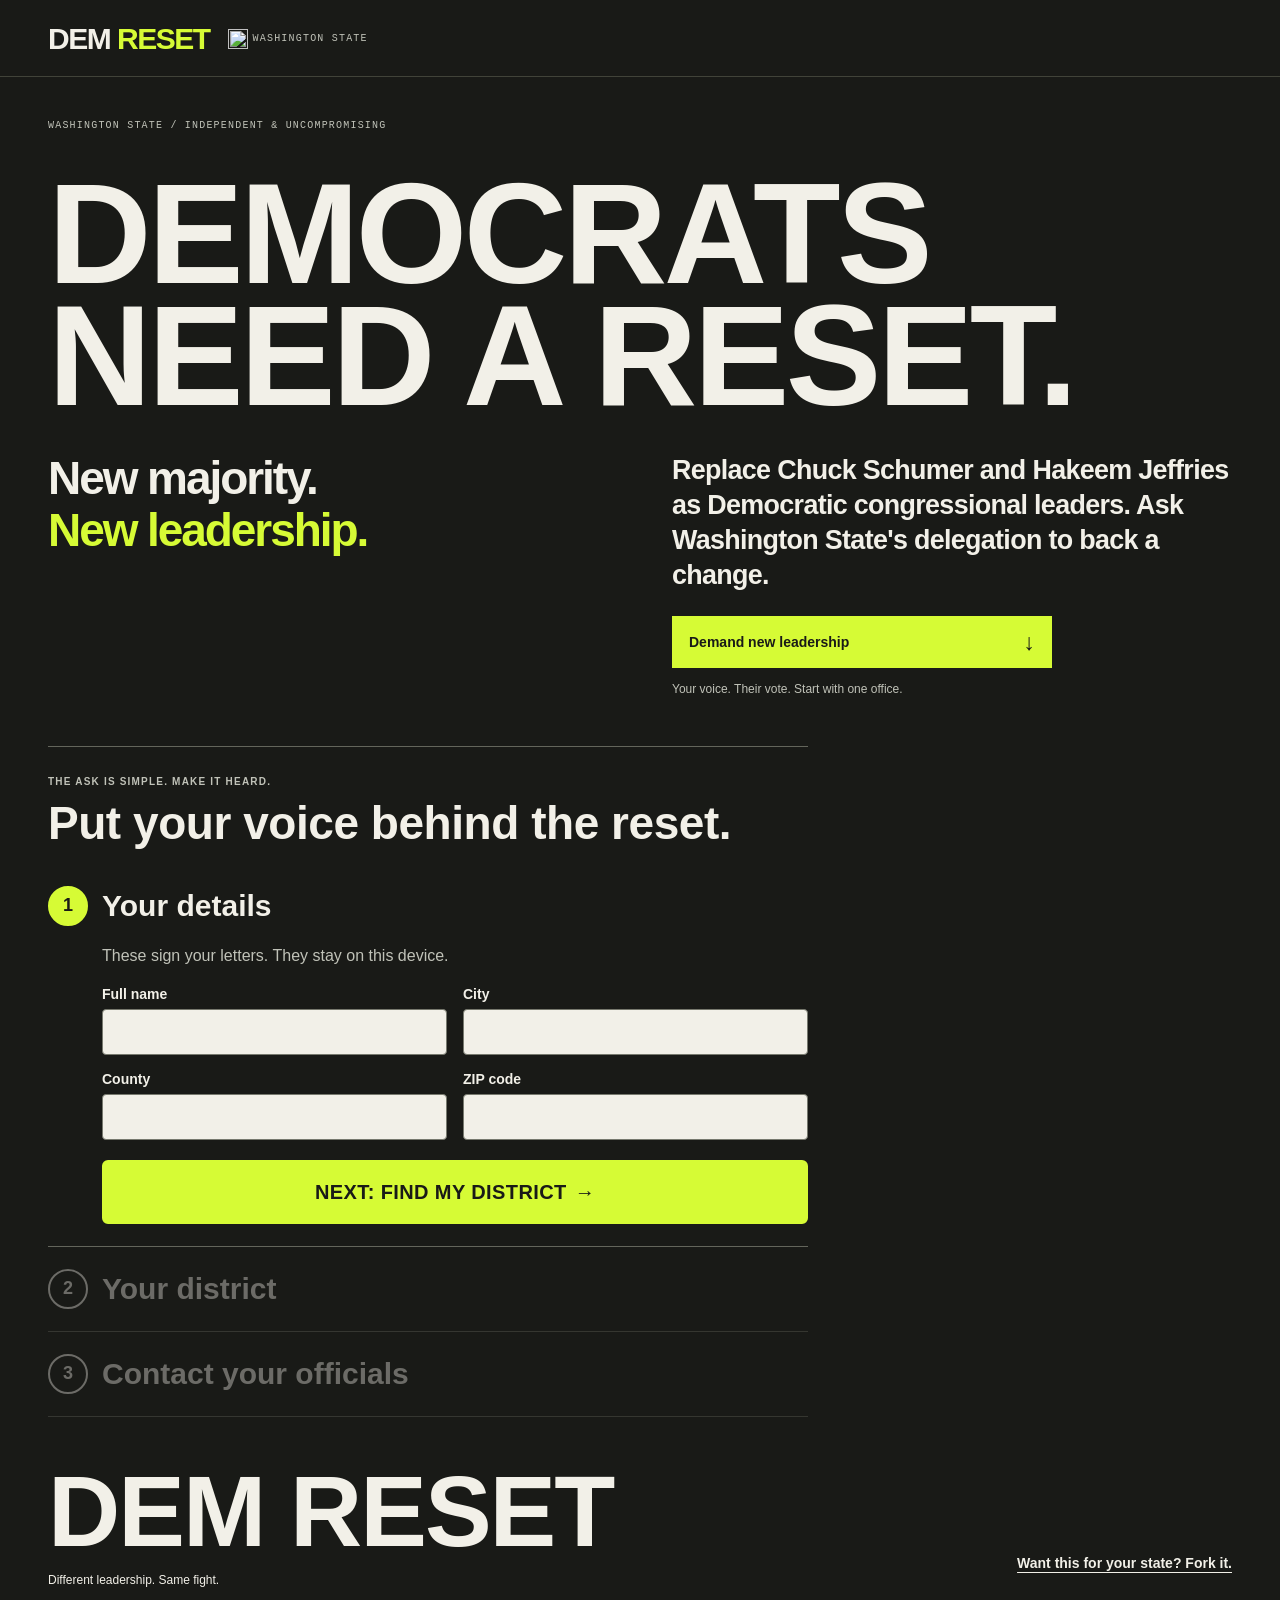
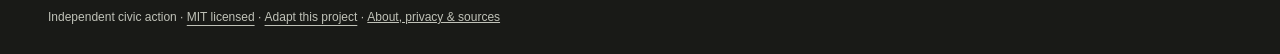
==== index.html @ 5efac193 "feat: focus the House ask on the Jan 3 floor vote, add a Van Hollen choice and a status box - House " ====
<!doctype html>
<html lang="en">
<head>
  <meta charset="utf-8">
  <meta name="viewport" content="width=device-width,initial-scale=1">
  <meta name="theme-color" content="#191a17">
  <meta name="description" content="Demand new Democratic congressional leadership. Contact your Washington State officials, make a call, and track your actions privately.">
  <meta property="og:type" content="website">
  <meta property="og:site_name" content="DEM RESET">
  <meta property="og:url" content="https://demreset.com/">
  <meta property="og:title" content="DEMOCRATS NEED A RESET.">
  <meta property="og:description" content="New majority. New leadership. Replace Chuck Schumer and Hakeem Jeffries as Democratic congressional leaders.">
  <meta property="og:image" content="https://demreset.com/assets/social-preview.png">
  <meta property="og:image:width" content="1280">
  <meta property="og:image:height" content="640">
  <meta property="og:image:alt" content="DEM RESET Washington. Democrats need a reset. New majority. New leadership. Replace Chuck Schumer and Hakeem Jeffries as Democratic congressional leaders.">
  <meta name="twitter:card" content="summary_large_image">
  <meta name="twitter:title" content="DEMOCRATS NEED A RESET.">
  <meta name="twitter:description" content="New majority. New leadership. Replace Chuck Schumer and Hakeem Jeffries as Democratic congressional leaders.">
  <meta name="twitter:image" content="https://demreset.com/assets/social-preview.png">
  <meta name="twitter:image:alt" content="DEM RESET Washington. Democrats need a reset. New majority. New leadership. Replace Chuck Schumer and Hakeem Jeffries as Democratic congressional leaders.">
  <link rel="canonical" href="https://demreset.com/">
  <title>DEM RESET · Washington State</title>
  <link rel="preload" href="assets/barlow-condensed-800.woff2" as="font" type="font/woff2" crossorigin>
  <link rel="icon" href="/assets/favicon.svg" type="image/svg+xml" sizes="any">
  <link rel="icon" href="/assets/favicon-32.png" type="image/png" sizes="32x32">
  <link rel="icon" href="/assets/favicon-16.png" type="image/png" sizes="16x16">
  <link rel="apple-touch-icon" href="/assets/apple-touch-icon.png" sizes="180x180">
  <link rel="stylesheet" href="styles.css">
</head>
<body>
  <a class="skip" href="#steps">Skip to the steps</a>
  <header class="masthead">
    <div class="header-inner">
      <div class="identity"><a href="#steps" class="brand">DEM<span> RESET</span></a><span class="edition-mark"><img src="assets/evergreen.svg" width="20" height="20" alt=""><span id="edition">WASHINGTON STATE</span></span></div>
      <div class="head-right">
        <div class="progress" id="progress" hidden><span id="progressText"></span><span class="progress-track"><span id="progressBar"></span></span></div>
        <button type="button" class="tipjar-btn" id="tipjarBtn" aria-haspopup="dialog" hidden><svg viewBox="0 0 24 24" fill="none" stroke="currentColor" stroke-width="2" stroke-linejoin="round" aria-hidden="true"><path d="M12 20s-7-4.5-9-9a4.5 4.5 0 0 1 9-3 4.5 4.5 0 0 1 9 3c-2 4.5-9 9-9 9Z"/></svg><span class="tj-label">Tip jar</span></button>
      </div>
    </div>
  </header>
  <main class="wrap">
    <section class="hero" aria-labelledby="headline">
      <p class="eyebrow" id="heroKicker">WASHINGTON STATE / INDEPENDENT &amp; UNCOMPROMISING</p>
      <h1 id="headline">DEMOCRATS NEED A RESET.</h1>
      <div class="hero-bottom">
        <p class="dek">New majority.<br><em>New leadership.</em></p>
        <div class="hero-argument"><h2 id="intro">Replace Chuck Schumer and Hakeem Jeffries as Democratic congressional leaders. Ask Washington State's delegation to back a change.</h2><a class="start-action" href="#steps">Demand new leadership <span aria-hidden="true">↓</span></a><p class="hero-note">Your voice. Their vote. Start with one office.</p></div>
      </div>
    </section>
    <section class="status" id="status" aria-labelledby="statusTitle" hidden>
      <p class="eyebrow" id="statusEyebrow"></p>
      <h2 id="statusTitle"></h2>
      <dl id="statusItems"></dl>
      <p class="note" id="statusSources"></p>
    </section>
    <noscript><p class="notice">JavaScript is needed for the steps below. You can still <a href="https://app.leg.wa.gov/DistrictFinder/">find your district</a> and contact Congress through its official websites.</p></noscript>
    <section class="how" id="steps" tabindex="-1" aria-labelledby="howTitle">
      <p class="eyebrow">THE ASK IS SIMPLE. MAKE IT HEARD.</p>
      <h2 id="howTitle">Put your voice behind the reset.</h2>
      <p class="how-line" id="howLine"></p>
    </section>

    <section class="step" id="s1" data-state="active" aria-labelledby="h1t">
      <div class="step-head"><span class="num" aria-hidden="true">1</span><h2 id="h1t" tabindex="-1">Your details</h2><p class="summary" id="sum1"></p><button type="button" class="change" data-change="1" aria-label="Change your details">Change</button></div>
      <div class="step-body">
        <p class="lead">These sign your letters. They stay on this device.</p>
        <div class="fields">
          <div><label for="detailName">Full name</label><input id="detailName" autocomplete="name"></div>
          <div><label for="detailCity">City</label><input id="detailCity" autocomplete="address-level2"></div>
          <div><label for="detailCounty">County</label><input id="detailCounty" autocomplete="off"></div>
          <div><label for="detailZip">ZIP code</label><input id="detailZip" autocomplete="postal-code" inputmode="numeric" maxlength="10"></div>
        </div>
        <button type="button" class="btn go" id="done1">Next: find my district <span aria-hidden="true">→</span></button>
      </div>
    </section>

    <section class="step" id="s2" data-state="locked" aria-labelledby="h2t">
      <div class="step-head"><span class="num" aria-hidden="true">2</span><h2 id="h2t" tabindex="-1">Your district</h2><p class="summary" id="sum2"></p><button type="button" class="change" data-change="2" aria-label="Change your district">Change</button></div>
      <div class="step-body">
        <div id="districtMatch" class="found" hidden><p class="k" id="matchLabel"></p><p class="v" id="matchName"></p></div>
        <button type="button" class="btn go" id="confirmDistrict" hidden>Yes, that's my district <span aria-hidden="true">→</span></button>
        <p class="lead" id="districtLead"></p>
        <div class="choices" id="districtChoices"></div>
        <p class="note"><span id="finderLead">Not sure?</span> <a id="districtFinder" href="https://app.leg.wa.gov/DistrictFinder/" target="_blank" rel="noopener noreferrer">Look up your exact address on the state's district finder ↗</a><span id="otherDistrict" hidden> · <button type="button" class="link" id="pickOther">Pick a different district</button></span></p>
      </div>
    </section>

    <section class="step" id="s3" data-state="locked" aria-labelledby="h3t">
      <div class="step-head"><span class="num" aria-hidden="true">3</span><h2 id="h3t" tabindex="-1">Contact your officials</h2></div>
      <div class="step-body">
        <div id="console">
          <div class="who">
            <div><p class="k" id="position"></p><h3 id="officialName"></h3><p id="officialRole"></p></div>
            <div class="arrows"><button type="button" id="previousOfficial" aria-label="Previous official">‹</button><button type="button" id="nextOfficial" aria-label="Next official">›</button></div>
          </div>
          <div class="ask" id="askRow" role="group" aria-labelledby="askLabel"><p class="k" id="askLabel"></p><div class="ask-choices" id="askChoices"></div><p class="note" id="askNote"></p></div>
          <div class="tabs" role="group" aria-label="How to contact"><button type="button" data-channel="letter">Letter</button><button type="button" data-channel="call">Call</button><button type="button" data-channel="social">Social</button></div>
          <div class="length" id="letterVersion" role="group" aria-label="Letter length"><button type="button" data-version="full">Full letter</button><button type="button" data-version="concise">Concise</button></div>
          <div class="subject" id="subjectRow"><p><span class="k">Subject</span> <span id="subjectText"></span></p><button type="button" class="link" id="copySubject">Copy subject</button></div>
          <p class="note" id="subjectHelp" hidden></p>
          <div class="texthead"><strong id="textLabel"></strong><button type="button" class="link" id="editText">Edit</button></div>
          <button type="button" class="preview" id="preview" aria-describedby="previewHint"></button>
          <p class="sr-only" id="previewHint">Opens the text to read in full or edit.</p>
          <div id="recipientReview" class="notice" hidden>
            <p id="reviewExplanation"></p>
            <label class="check"><input id="reviewedRecipient" type="checkbox"> I reviewed this text for this official</label>
          </div>
          <p id="limitWarning" class="notice" role="status" hidden></p>
          <ol class="howto" aria-label="How to send it">
            <li><span class="n" aria-hidden="true">1</span><div><p id="howCopy"></p><button type="button" class="btn" id="copyText"></button></div></li>
            <li><span class="n" aria-hidden="true">2</span><div><p id="howOpen"></p><a class="btn" id="contactLink" target="_blank" rel="noopener noreferrer"></a></div></li>
            <li><span class="n" aria-hidden="true">3</span><div><p id="howSend"></p><p class="note" id="howNote"></p></div></li>
          </ol>
          <button type="button" class="btn go" id="sent" aria-describedby="sentHint"></button>
          <p class="note sent-hint" id="sentHint"></p>
          <ul class="sent-list" id="officialList" aria-label="Your officials"></ul>
        </div>
        <div id="finish" class="finish" hidden>
          <h3 id="finishTitle"></h3>
          <p class="big" id="finishMessage"></p>
          <button type="button" class="btn go" id="copyShare">Copy To Share With A Friend</button>
          <ul class="share" id="shareRow" aria-label="Share"></ul>
          <p class="note"><button type="button" class="link" id="reviewMessages">Review your messages</button></p>
          <div id="finishTips"></div>
        </div>
      </div>
    </section>
    <p id="saveStatus" class="notice" role="status" hidden></p>
  </main>
  <footer class="wrap"><div class="footer-mark" aria-hidden="true">DEM RESET<span>Different leadership. Same fight.</span></div><a id="forkLink" href="https://github.com/ohnoai/demreset">Want this for your state? Fork it.</a><p>Independent civic action · <a href="LICENSE">MIT licensed</a> · <a href="README.md">Adapt this project</a> · <button type="button" class="link" id="aboutLink">About, privacy &amp; sources</button></p></footer>

  <dialog id="editor" aria-labelledby="editorTitle">
    <h2 id="editorTitle"></h2>
    <div id="editorSubject"><label for="editSubject">Subject</label><input id="editSubject"></div>
    <label for="editBody" id="editBodyLabel"></label>
    <textarea id="editBody" spellcheck="true"></textarea>
    <div class="row"><button type="button" class="btn" id="resetText">Reset to original</button><button type="button" class="btn go" id="saveText">Done</button></div>
    <button type="button" class="link" id="cancelEdit">Cancel</button>
  </dialog>
  <dialog id="about" aria-labelledby="aboutTitle">
    <h2 id="aboutTitle">About, privacy &amp; sources</h2>
    <p>Independent civic advocacy. Not a government website or affiliated with a political party. House Democrats choose their caucus leader separately from the full House's election of a Speaker. Senate Democrats choose their own leader. State and party officials have influence, not a congressional caucus ballot.</p>
    <p>Your details, drafts and progress stay in this browser. No account, analytics or backend. Nothing is sent from this site: you send each message yourself on the official's own contact form. Browser data can be cleared or unavailable in private mode, and does not sync across devices.</p>
    <p id="tipPrivacy" hidden></p>
    <p>District matching uses the U.S. Census Bureau's 2020 ZIP Code Tabulation Area to 119th Congressional District relationship file. Census ZIP areas approximate postal ZIP codes, so a match is "most likely", not certain. ZIP codes that cross a district line show every possible district, and the state's district finder checks your exact address.</p>
    <div id="sources"></div>
    <p><a href="docs/contact-forms.md">Contact-form audit and verification dates</a> · <a href="docs/verification.md">Testing &amp; known limitations</a></p>
    <h3>Erase saved data</h3>
    <p>This removes this campaign's personal details, drafts and action history, including saved inactive recipients, from this browser.</p>
    <button type="button" class="btn" id="erase">Erase my drafts and actions</button>
    <div id="eraseConfirm" hidden><p>Erase permanently on this device?</p><div class="row"><button type="button" class="btn go" id="confirmErase">Yes, erase local data</button><button type="button" class="btn" id="cancelErase">Cancel</button></div></div>
    <button type="button" class="link dialog-close" id="closeAbout">Close</button>
  </dialog>
  <dialog id="tipDialog" class="tip-dialog" aria-label="Tip jar"><div id="tipDialogBody"></div><button type="button" class="link dialog-close" id="closeTips">Close</button></dialog>
  <p id="feedback" class="toast" role="status" aria-live="polite"></p>
  <canvas id="confetti" aria-hidden="true"></canvas>
  <script src="data.js"></script><script src="campaign.js"></script><script src="districts.js"></script><script src="icons.js"></script><script src="model.js"></script><script src="app.js"></script><script src="tips.js"></script><script src="confetti.js"></script>
</body>
</html>
---- styles.css ----
@font-face{font-family:'Barlow Condensed';font-style:normal;font-weight:800;font-display:swap;src:url('assets/barlow-condensed-800.woff2') format('woff2')}
:root{--ink:#191a17;--paper:#f2f0e8;--accent:#d6fb35;--rule:#63655b;--muted:#c0c2b8;--panel:#25271f;--focus:#d6fb35;color-scheme:dark}
*{box-sizing:border-box}html{scroll-behavior:auto}
body{margin:0;background:var(--ink);color:var(--paper);font:16px/1.5 Arial,Helvetica,sans-serif}
a{color:inherit;text-underline-offset:4px}
button,input,textarea{font:inherit;color:inherit}button{cursor:pointer}[hidden]{display:none!important}
button,a,input,textarea{touch-action:manipulation}
button:focus-visible,a:focus-visible,input:focus-visible,textarea:focus-visible,h2:focus-visible,section:focus-visible{outline:3px solid var(--focus);outline-offset:3px}
input:focus-visible,textarea:focus-visible{outline-color:var(--paper);outline-width:2px}
.sr-only{position:absolute;width:1px;height:1px;overflow:hidden;clip:rect(0 0 0 0);white-space:nowrap}
.wrap,.header-inner{width:min(1184px,100% - 40px);margin-inline:auto}
.skip{position:fixed;top:-100px;left:20px;z-index:10;background:var(--accent);color:var(--ink);padding:14px}.skip:focus{top:8px}

/* Header: values kept from the previous site. */
.masthead{position:sticky;top:0;z-index:5;background:var(--ink);border-bottom:1px solid #414339}
.header-inner{min-height:68px;display:flex;align-items:center;justify-content:space-between;gap:16px}
.identity{display:flex;flex-direction:column;align-items:flex-start;gap:3px;padding:10px 0 8px}
.brand{font-size:23px;letter-spacing:-1.5px;font-weight:900;line-height:1;text-decoration:none;white-space:nowrap}.brand span{color:var(--accent)}
.edition-mark{display:flex;align-items:center;gap:5px;font:9px/1.2 monospace;letter-spacing:.12em;color:var(--muted)}.edition-mark img{width:16px;height:16px}
.head-right{display:flex;align-items:center;gap:16px}
.progress{display:flex;flex-direction:column;gap:6px;min-width:100px;text-align:right;font-size:13px;font-weight:700;color:var(--accent);font-variant-numeric:tabular-nums}
.progress-track{display:block;height:4px;background:#515447}.progress-track>span{display:block;height:100%;width:0;background:var(--accent);transition:width .3s}
.tipjar-btn{display:inline-flex;align-items:center;gap:6px;flex:none;white-space:nowrap;min-height:36px;padding:5px 12px;background:none;border:1px solid var(--rule);border-radius:99px;color:var(--muted);font-size:12px}
.tipjar-btn:hover{color:var(--paper);border-color:var(--muted)}.tipjar-btn svg{width:14px;height:14px}

/* Hero: unchanged from the previous site. */
.eyebrow{font-size:10px;line-height:1.4;font-weight:700;letter-spacing:.12em;margin:0;color:var(--muted)}
.hero{padding:32px 0 34px}.hero .eyebrow{font-family:monospace;font-weight:400}
.hero h1{font-family:'Barlow Condensed','Arial Narrow',Impact,sans-serif;font-size:clamp(76px,20.5vw,130px);line-height:.87;font-weight:800;letter-spacing:-.025em;max-width:12ch;margin:30px 0 28px}
.hero-bottom{display:grid;gap:24px}
.dek{margin:0;font-size:27px;line-height:1.13;letter-spacing:-.045em;font-weight:700}.dek em{font-style:normal;color:var(--accent)}
.hero-argument h2{margin:0 0 24px;max-width:30em;font-size:clamp(24px,2.1vw,30px);font-weight:700;line-height:1.3;letter-spacing:-.025em}
.start-action{min-height:52px;width:100%;padding:14px 17px;display:inline-flex;align-items:center;justify-content:space-between;gap:22px;font-size:14px;line-height:1.25;font-weight:700;text-decoration:none;background:var(--accent);color:var(--ink)}
.start-action span{font-size:23px;line-height:1}.start-action:hover{background:#e1ff66}.start-action:focus-visible{outline-color:var(--paper)}
.hero-note{font-size:12px;margin:12px 0 0;color:var(--muted)}
.notice{padding:14px;border:1px solid var(--rule);margin:16px 0;font-size:14px}

/* The steps. */
.how{padding:28px 0 6px;border-top:1px solid var(--rule);scroll-margin-top:84px;max-width:760px}
.how .eyebrow{margin-bottom:10px}
.how h2,.step h2,.finish h3,.who h3,.tips h2,dialog h2{font-family:'Barlow Condensed','Arial Narrow',Impact,sans-serif;font-weight:800}
.how h2{font-size:clamp(34px,5vw,46px);line-height:1.05;letter-spacing:-.01em;margin:0 0 10px}
.how-line{margin:0;color:var(--muted);font-size:17px;max-width:62ch}
.step{max-width:760px;border-bottom:1px solid var(--rule);padding:22px 0;scroll-margin-top:84px}
.step-head{display:flex;align-items:center;gap:14px}
.num{flex:0 0 40px;height:40px;border-radius:50%;display:grid;place-items:center;font-weight:800;font-size:18px;border:2px solid var(--paper)}
.step h2{font-size:30px;line-height:1.1;margin:0;flex:1}
.summary,.change{display:none}
.summary{color:var(--muted);font-size:15px}
.change{background:none;border:0;color:var(--paper);text-decoration:underline;font-size:15px;padding:8px;min-height:44px}
.step-body{padding:18px 0 0 54px}
.step[data-state=active] .num{background:var(--accent);border-color:var(--accent);color:var(--ink)}
.step[data-state=locked]{opacity:.38}.step[data-state=locked] .step-body{display:none}
.step[data-state=done]{opacity:.62}.step[data-state=done] .step-body{display:none}
.step[data-state=done] .num{background:none;border-color:var(--accent);color:var(--accent)}
.step[data-state=done] .step-head{flex-wrap:wrap}.step[data-state=done] h2{font-size:22px}
.step[data-state=done] .summary{display:block;flex-basis:100%;padding-left:54px;margin:-4px 0 0;order:3}
.step[data-state=done] .change{display:block;order:2}
.step[data-state=done]:has(.summary:empty) .change{display:none}
.lead{margin:0 0 16px;color:var(--muted)}
.fields{display:grid;grid-template-columns:1fr 1fr;gap:14px 16px;margin-bottom:20px}
label{display:block;font-weight:700;font-size:14px;margin-bottom:4px}
input:not([type=checkbox]){width:100%;min-width:0;height:46px;border:1px solid #77796e;border-radius:4px;background:var(--paper);color:var(--ink);font-size:17px;padding:0 12px}
.btn{display:flex;align-items:center;justify-content:center;gap:8px;min-height:52px;padding:10px 18px;border:2px solid var(--paper);border-radius:6px;background:none;color:var(--paper);font-weight:700;font-size:16px;text-decoration:none;text-align:center}
.btn:hover{border-color:var(--accent);color:var(--accent)}
.btn.go{background:var(--accent);border-color:var(--accent);color:var(--ink);font-size:20px;text-transform:uppercase;letter-spacing:.02em;width:100%;min-height:64px}
.btn.go:hover{background:#e1ff66;color:var(--ink)}.btn:focus-visible{outline-color:var(--paper)}
.row{display:grid;grid-template-columns:1fr 1fr;gap:12px;margin:14px 0}.row>[hidden]+*,.row>*:only-child{grid-column:1/-1}
.choices{display:grid;gap:10px;margin:0 0 16px}
.choice{justify-content:space-between;text-align:left;width:100%}.choice span{color:var(--muted);font-weight:400}
.found{border:2px solid var(--accent);border-radius:8px;padding:16px;margin:0 0 14px}
.found .k,.who .k{font-size:13px;color:var(--muted);text-transform:uppercase;letter-spacing:.06em;margin:0}
.found .v{font:800 28px/1.15 'Barlow Condensed','Arial Narrow',Impact,sans-serif;margin:2px 0 0}
.link{color:var(--paper);background:none;border:0;padding:6px 0;font:inherit;text-decoration:underline;min-height:44px}
.note{color:var(--muted);font-size:15px;margin:10px 0 0}.note a{color:var(--paper)}
.who{display:flex;justify-content:space-between;align-items:flex-start;gap:12px;margin-bottom:14px}
.who h3{font-size:34px;line-height:1.1;margin:2px 0}.who p{margin:0;color:var(--muted)}
.arrows{display:flex;flex:none;border:2px solid var(--rule);border-radius:6px}
.arrows button{width:46px;height:46px;background:none;border:0;color:var(--paper);font-size:22px}.arrows button:disabled{opacity:.3;cursor:default}
.tabs{display:grid;grid-template-columns:repeat(3,1fr);gap:8px;margin-bottom:14px}
.tabs button{min-height:48px;border:2px solid var(--rule);border-radius:6px;background:none;font-weight:700}
.tabs button[aria-pressed=true]{background:var(--paper);border-color:var(--paper);color:var(--ink)}
.length{display:inline-grid;grid-template-columns:1fr 1fr;border:2px solid var(--paper);border-radius:6px;overflow:hidden;margin:0 0 14px}
.length button{min-height:44px;padding:0 18px;background:none;border:0;font-weight:700;font-size:15px}
.length button[aria-pressed=true]{background:var(--accent);color:var(--ink)}
.subject{display:flex;justify-content:space-between;align-items:center;gap:12px;margin:0 0 4px}.subject p{margin:0;min-width:0;overflow-wrap:anywhere}
.subject .k{font-size:13px;color:var(--muted);text-transform:uppercase;letter-spacing:.06em;margin-right:6px}.subject .link{flex:none}
.texthead{display:flex;justify-content:space-between;align-items:center;gap:10px;margin:6px 0 4px}.texthead strong{font-size:18px}
.preview{display:block;width:100%;text-align:left;background:var(--paper);color:#222;border:0;border-radius:8px;padding:16px 18px;white-space:pre-wrap;font-size:16px;line-height:1.55;max-height:9.5em;overflow:hidden;position:relative}
.preview::after{content:'';position:absolute;left:0;right:0;bottom:0;height:3em;background:linear-gradient(transparent,var(--paper))}
.howto{list-style:none;padding:0;margin:16px 0;display:grid;gap:14px}
.howto li{display:grid;grid-template-columns:32px 1fr;gap:12px;align-items:start}
.howto .n{width:32px;height:32px;border-radius:50%;display:grid;place-items:center;border:2px solid var(--paper);font-weight:800;font-size:15px}
.howto p{margin:4px 0 8px;font-weight:700}.howto .note{font-weight:400;margin:0}.howto .btn{width:100%}
.btn.go[aria-disabled=true]{opacity:.45;cursor:not-allowed}.btn.go[aria-disabled=true]:hover{background:var(--accent)}
.sent-hint{text-align:center}.sent-hint:empty{display:none}
@media(min-width:800px){.howto li{align-items:center}.howto div{display:flex;align-items:center;justify-content:space-between;gap:16px}.howto li:last-child div{display:block}.howto p{margin:0}.howto .note{margin-top:2px}.howto .btn{width:auto;min-width:220px;flex:none}}
.check{display:flex;align-items:center;gap:10px;min-height:44px;font-size:14px}.check input{width:22px;height:22px;flex:none;accent-color:var(--accent)}
.sent-list{display:flex;gap:6px;flex-wrap:wrap;margin:16px 0 0;padding:0;list-style:none;font-size:13px;color:var(--muted)}
.sent-list li{border:1px solid var(--rule);border-radius:99px;padding:2px 10px}.sent-list li.done{border-color:var(--accent);color:var(--accent)}
.sent-list li[aria-current]{border-color:var(--paper);color:var(--paper)}
.finish{text-align:center;padding:10px 0}
.finish h3{font-size:clamp(40px,7vw,64px);line-height:.95;letter-spacing:-.02em;margin:0 0 10px;color:var(--accent);text-transform:uppercase}
.finish .big{font-size:19px;line-height:1.5;margin:0 auto 18px;max-width:34em}
.share{list-style:none;padding:0;margin:16px 0 4px;display:grid;grid-template-columns:repeat(auto-fill,minmax(76px,1fr));gap:10px}
.share a,.share button{display:flex;flex-direction:column;align-items:center;gap:6px;padding:12px 4px;border:1px solid var(--rule);border-radius:8px;text-decoration:none;font-size:12px;background:none;width:100%}
.share a:hover,.share button:hover{border-color:var(--accent);color:var(--accent)}.share svg{width:22px;height:22px}

/* Tip jar. */
.tips{max-width:760px;margin:32px auto 0;padding:24px;border:1px solid var(--rule);border-radius:12px;text-align:left}
.tips-head{display:flex;justify-content:space-between;align-items:center}.tips-head svg{width:24px;height:24px}.tips .eyebrow{color:var(--accent)}
.tips h2{font-size:clamp(30px,4vw,40px);line-height:1.05;letter-spacing:-.01em;margin:12px 0 8px}
.tips>p{color:var(--muted);margin:0 0 18px;font-size:17px}
.tip-row{display:grid;grid-template-columns:1fr 1fr;gap:14px}
.tip{display:flex;flex-direction:column;align-items:center;gap:4px;width:100%;padding:18px 12px;border:2px solid var(--rule);border-radius:8px;background:none;font-weight:700;font-size:22px}
.tip small{font-weight:400;font-size:14px;color:var(--muted)}.tip svg{width:24px;height:24px}.tip[aria-expanded=true]{border-color:var(--accent)}
.tip.primary{background:var(--accent);border-color:var(--accent);color:var(--ink)}.tip.primary small{color:var(--ink)}
.tips .third,.tips .fine{font-size:13px;color:var(--muted);margin:10px 0 0}.tips .fine{margin-top:14px}
.kofi{margin-top:14px;display:grid;gap:8px;justify-items:center}
.kofi iframe{width:100%;height:min(640px,70dvh);border:0;border-radius:8px;background:#f9f9f9}
.ln{margin-top:14px;padding:16px;border:1px solid var(--accent);border-radius:8px;display:grid;justify-items:center;gap:12px;text-align:center}
.ln-qr{background:#fff;padding:8px;border-radius:8px;width:208px;height:208px;transition:opacity .2s}.ln-qr svg{display:block;width:100%;height:100%}.ln.busy .ln-qr{opacity:.35}
.ln-addr{margin:0;font-weight:700;display:flex;gap:12px;align-items:center;flex-wrap:wrap;justify-content:center;overflow-wrap:anywhere}.ln-addr .link{font-weight:400;font-size:14px}
.ln-hint,.ln-status{margin:0;font-size:13px;color:var(--muted)}.ln-status:empty{display:none}
.ln-amts{display:flex;gap:8px;flex-wrap:wrap;justify-content:center}
.ln-amts button{min-height:44px;padding:0 16px;border:1px solid var(--rule);border-radius:99px;background:none;font-weight:700;font-size:14px}
.ln-amts button:hover{border-color:var(--accent)}.ln-amts button[aria-pressed=true]{background:var(--accent);border-color:var(--accent);color:var(--ink)}
.ln-custom{display:flex;gap:8px;width:100%}
.ln-dollar{flex:1;display:flex;align-items:center;margin:0;background:var(--paper);border-radius:4px;color:var(--ink);font-size:17px;padding-left:12px}
.ln-dollar input:not([type=checkbox]){height:44px;padding-left:4px;border:0;background:none;min-width:0}.ln-dollar input:focus-visible{outline:0}.ln-dollar:focus-within{outline:3px solid var(--accent);outline-offset:2px}
.ln-custom button{min-height:44px;padding:0 14px;border:0;border-radius:6px;background:var(--accent);color:var(--ink);font-weight:700;font-size:15px}
.ln .ln-note{height:44px;font-size:15px}
.ln-actions{display:flex;gap:8px;flex-wrap:wrap;width:100%}
.ln-actions a,.ln-actions button{flex:1 1 140px;min-height:44px;display:flex;align-items:center;justify-content:center;border-radius:6px;font-weight:700;font-size:15px;text-decoration:none}
.ln-actions a{background:var(--accent);color:var(--ink)}.ln-actions button{background:none;border:1px solid var(--rule)}

/* Dialogs, messages, celebration. */
dialog{background:var(--ink);color:var(--paper);border:1px solid var(--rule);border-radius:8px;width:min(720px,calc(100vw - 32px));max-height:calc(100dvh - 32px);padding:18px}
dialog::backdrop{background:#000a}
dialog h2{font-size:26px;margin:0 0 10px}dialog h3{font-size:16px;margin:20px 0 4px}dialog p{font-size:14px}
dialog textarea{display:block;width:100%;height:min(55dvh,520px);border-radius:6px;border:0;padding:14px;font-size:16px;line-height:1.55;background:var(--paper);color:var(--ink);resize:vertical}
#editorSubject{margin-bottom:12px}
#sources a{display:block;font-size:14px;padding-block:10px}
.dialog-close{display:block;margin-top:10px}
.tip-dialog{width:min(400px,calc(100vw - 32px))}.tip-dialog .tips{margin:0;padding:4px;border:0}
.tip-dialog .tips h2{font-size:28px}.tip-dialog .tips>p{font-size:15px}.tip-dialog .tip{font-size:18px;padding:14px 8px}
.toast{position:fixed;left:50%;bottom:24px;z-index:20;max-width:calc(100vw - 32px);margin:0;transform:translateX(-50%);background:var(--paper);color:var(--ink);padding:10px 18px;border-radius:6px;font-weight:700;font-size:15px;opacity:0;transition:opacity .2s;pointer-events:none}
.toast.show{opacity:1}
#saveStatus{border-color:var(--accent);max-width:760px}
#confetti{position:fixed;inset:0;width:100%;height:100%;pointer-events:none;z-index:50}

/* Footer: values kept from the previous site. */
footer{display:grid;gap:0 24px;padding-bottom:28px;margin-top:12px}
.footer-mark{font:800 58px/1 'Barlow Condensed',Impact,sans-serif;letter-spacing:-.02em;padding:32px 0 18px}
.footer-mark span{display:block;font:12px/1.6 Arial,sans-serif;letter-spacing:0;margin-top:10px}
#forkLink{display:inline-flex;align-items:center;min-height:44px;font-size:14px;font-weight:700;justify-self:start}
footer p{font-size:12px;color:var(--muted);margin:0}footer p a,footer p .link{color:var(--muted);display:inline-block;white-space:nowrap;font-size:12px;min-height:0;padding:0}

@media(max-width:560px){
  .step h2{font-size:26px}.step-body{padding-left:0}.step[data-state=done] .summary{padding-left:54px}
  .fields{gap:10px 12px}.who h3{font-size:28px}.btn.go{font-size:18px}
}
@media(max-width:480px){.pc,.tj-label{display:none}.head-right{gap:10px}.progress{min-width:0}.tipjar-btn{padding:7px 9px}.tipjar-btn svg{width:16px;height:16px}}
@media(max-width:359px){.hero h1{font-size:21vw}.progress-track{width:56px;margin-left:auto}}
@media(min-width:800px){
  .wrap,.header-inner{width:min(1184px,100% - 96px)}
  .header-inner{min-height:76px}.identity{flex-direction:row;align-items:center;gap:18px}.brand{font-size:30px}
  .edition-mark{font-size:10px}.edition-mark img{width:20px;height:20px}.progress{min-width:140px}
  .hero{padding:42px 0 48px}.hero h1{font-size:clamp(100px,11.2vw,160px);max-width:none;line-height:.85;margin:40px 0 36px}
  .hero-bottom{grid-template-columns:1fr 1fr;gap:64px}.dek{font-size:46px}.start-action{max-width:380px}
  .footer-mark{font-size:100px}footer{grid-template-columns:1fr auto;align-items:end}#forkLink{grid-column:2;grid-row:1;margin-bottom:22px}footer>p{grid-column:1/-1}
}
@media(forced-colors:active){.progress-track,.progress-track>span,.btn,.num{border:1px solid CanvasText}}
@media(prefers-reduced-motion:reduce){*,*::before,*::after{animation:none!important;transition:none!important;scroll-behavior:auto!important}}
.status{margin:0 0 8px;padding:20px 0 20px 18px;border-left:4px solid var(--accent);max-width:760px}
.status .eyebrow{margin-bottom:8px;color:var(--accent)}
.status h2{font-family:'Barlow Condensed','Arial Narrow',Impact,sans-serif;font-weight:800;font-size:clamp(28px,4vw,36px);line-height:1.05;margin:0 0 12px}
.status dl{margin:0;display:grid;gap:10px}
.status dl div{display:grid;grid-template-columns:72px 1fr;gap:12px}
.status dt{font-size:13px;font-weight:700;text-transform:uppercase;letter-spacing:.06em;color:var(--muted);padding-top:2px}
.status dd{margin:0;font-size:16px;line-height:1.45}
@media(max-width:480px){.status dl div{grid-template-columns:1fr;gap:2px}}
.ask{margin:0 0 16px}.ask .k{font-size:13px;color:var(--muted);text-transform:uppercase;letter-spacing:.06em;margin:0 0 6px}
.ask-choices{display:grid;grid-template-columns:1fr 1fr;border:2px solid var(--accent);border-radius:6px;overflow:hidden}
.ask-choices button{min-height:48px;padding:6px 12px;background:none;border:0;font-weight:700;font-size:15px;color:var(--paper)}
.ask-choices button+button{border-left:2px solid var(--accent)}
.ask-choices button[aria-pressed=true]{background:var(--accent);color:var(--ink)}
.ask .note{margin-top:6px;font-size:13px}
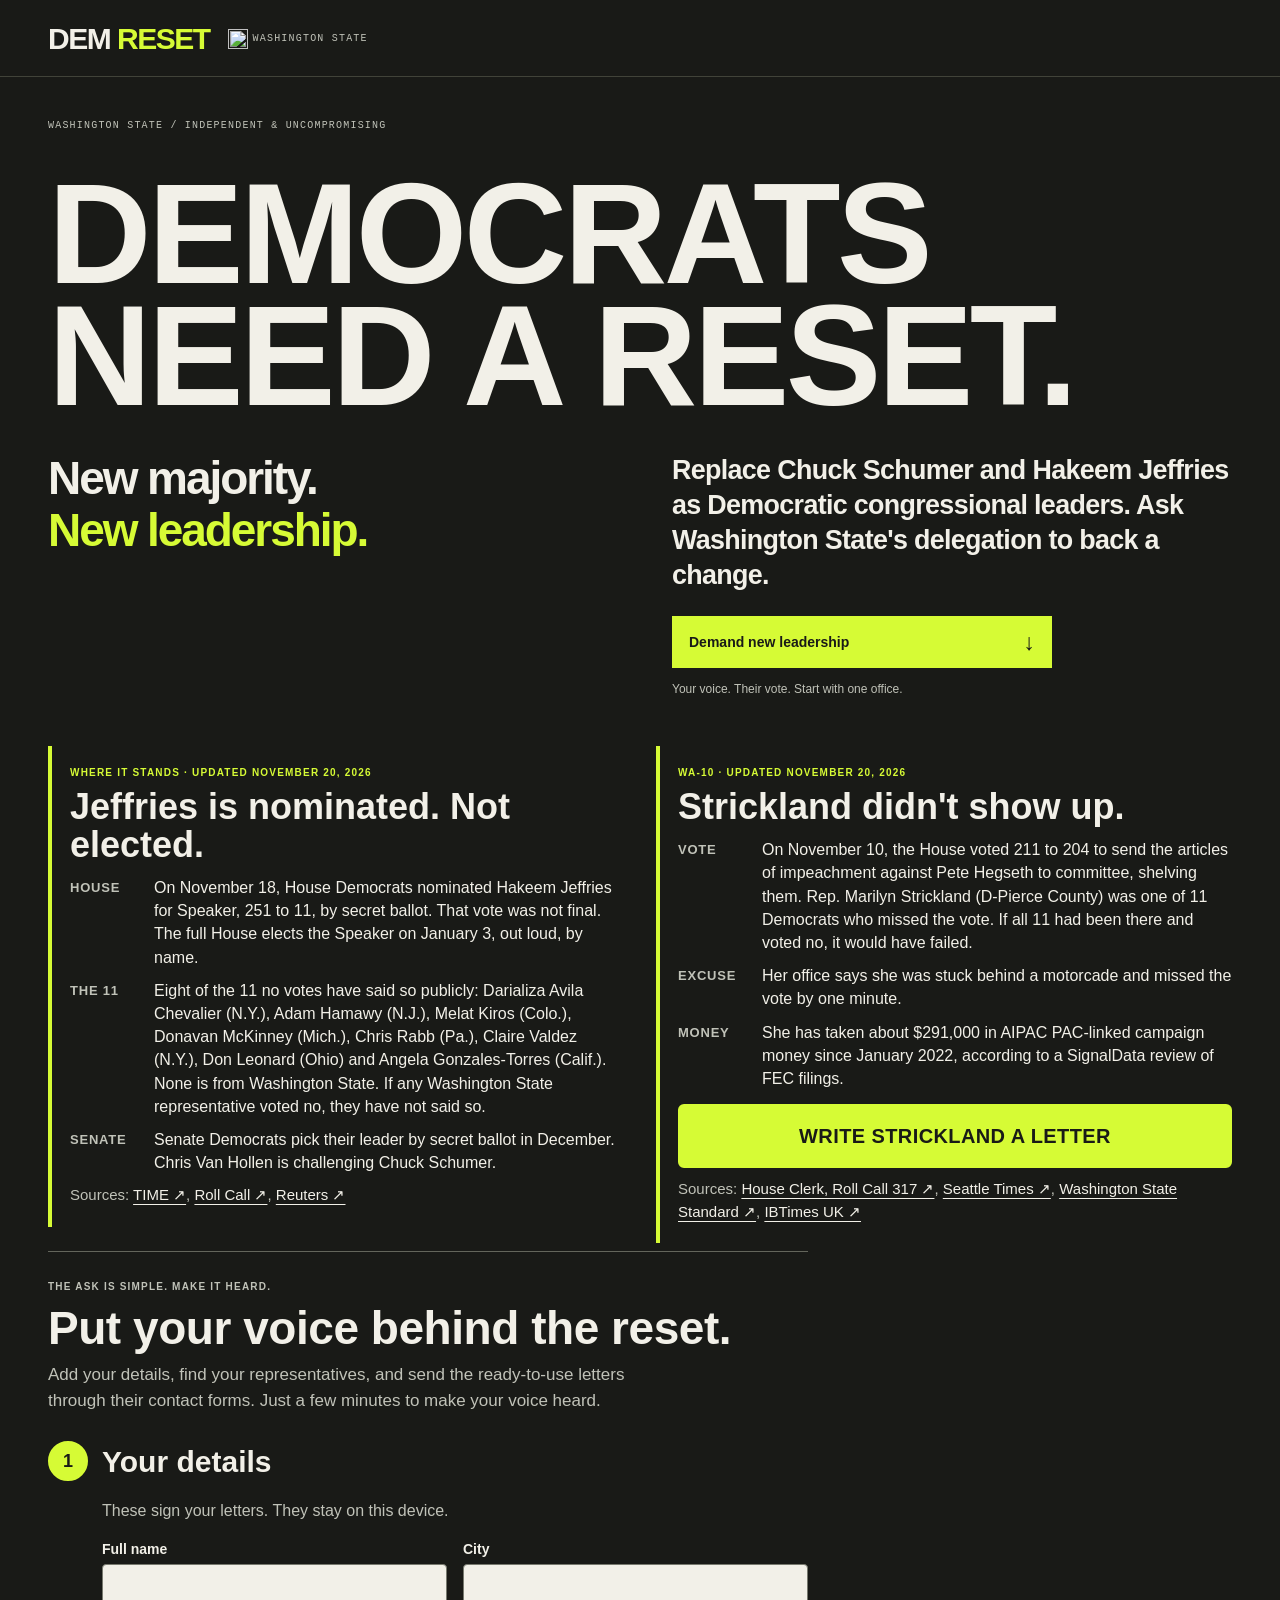
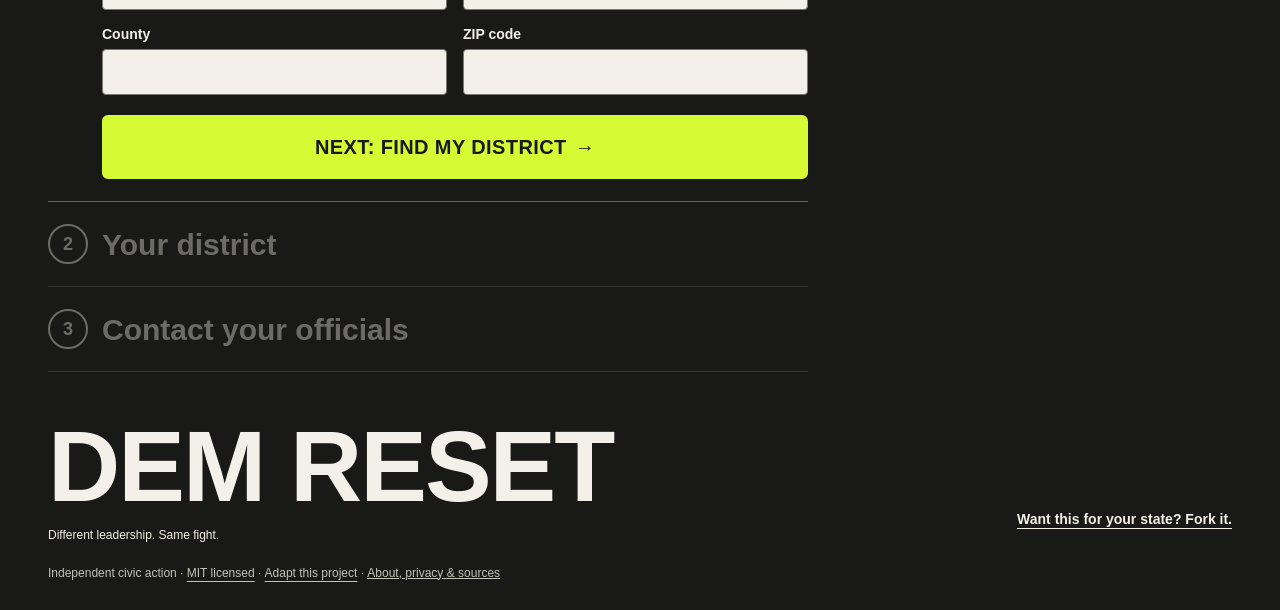
==== commit b9d0cad5: "feat: add a sourced Strickland box beside the status, with its own letter Rep. Marilyn Strickland (D" ====
--- a/index.html
+++ b/index.html
@@ -48,12 +48,21 @@
         <div class="hero-argument"><h2 id="intro">Replace Chuck Schumer and Hakeem Jeffries as Democratic congressional leaders. Ask Washington State's delegation to back a change.</h2><a class="start-action" href="#steps">Demand new leadership <span aria-hidden="true">↓</span></a><p class="hero-note">Your voice. Their vote. Start with one office.</p></div>
       </div>
     </section>
+    <div class="status-row">
     <section class="status" id="status" aria-labelledby="statusTitle" hidden>
       <p class="eyebrow" id="statusEyebrow"></p>
       <h2 id="statusTitle"></h2>
       <dl id="statusItems"></dl>
       <p class="note" id="statusSources"></p>
     </section>
+    <section class="status callout" id="callout" aria-labelledby="calloutTitle" hidden>
+      <p class="eyebrow" id="calloutEyebrow"></p>
+      <h2 id="calloutTitle"></h2>
+      <dl id="calloutItems"></dl>
+      <button type="button" class="btn go" id="calloutOpen" aria-haspopup="dialog"></button>
+      <p class="note" id="calloutSources"></p>
+    </section>
+    </div>
     <noscript><p class="notice">JavaScript is needed for the steps below. You can still <a href="https://app.leg.wa.gov/DistrictFinder/">find your district</a> and contact Congress through its official websites.</p></noscript>
     <section class="how" id="steps" tabindex="-1" aria-labelledby="howTitle">
       <p class="eyebrow">THE ASK IS SIMPLE. MAKE IT HEARD.</p>
@@ -152,6 +161,15 @@
     <div id="eraseConfirm" hidden><p>Erase permanently on this device?</p><div class="row"><button type="button" class="btn go" id="confirmErase">Yes, erase local data</button><button type="button" class="btn" id="cancelErase">Cancel</button></div></div>
     <button type="button" class="link dialog-close" id="closeAbout">Close</button>
   </dialog>
+  <dialog id="calloutDialog" aria-labelledby="calloutDialogTitle">
+    <h2 id="calloutDialogTitle"></h2>
+    <p id="calloutNote"></p>
+    <label for="calloutSubject">Subject</label><input id="calloutSubject">
+    <label for="calloutBody">Letter</label>
+    <textarea id="calloutBody" spellcheck="true"></textarea>
+    <div class="row"><button type="button" class="btn" id="calloutCopy">Copy letter</button><a class="btn go" id="calloutForm" target="_blank" rel="noopener noreferrer">Open her contact form ↗</a><a class="btn" id="calloutCall"></a></div>
+    <button type="button" class="link dialog-close" id="closeCallout">Close</button>
+  </dialog>
   <dialog id="tipDialog" class="tip-dialog" aria-label="Tip jar"><div id="tipDialogBody"></div><button type="button" class="link dialog-close" id="closeTips">Close</button></dialog>
   <p id="feedback" class="toast" role="status" aria-live="polite"></p>
   <canvas id="confetti" aria-hidden="true"></canvas>
--- a/styles.css
+++ b/styles.css
@@ -186,3 +186,10 @@
 .ask-choices button+button{border-left:2px solid var(--accent)}
 .ask-choices button[aria-pressed=true]{background:var(--accent);color:var(--ink)}
 .ask .note{margin-top:6px;font-size:13px}
+
+.status-row{display:grid;gap:8px 32px;align-items:start}
+@media(min-width:900px){.status-row{grid-template-columns:1fr 1fr}.status-row .status{max-width:none}}
+.callout .btn{margin:14px 0 4px}
+#calloutDialog label{display:block;font-size:13px;font-weight:700;margin:10px 0 4px}
+#calloutDialog input{display:block;width:100%;border-radius:6px;border:0;padding:10px 14px;font-size:16px;background:var(--paper);color:var(--ink)}
+#calloutDialog .row{flex-wrap:wrap}
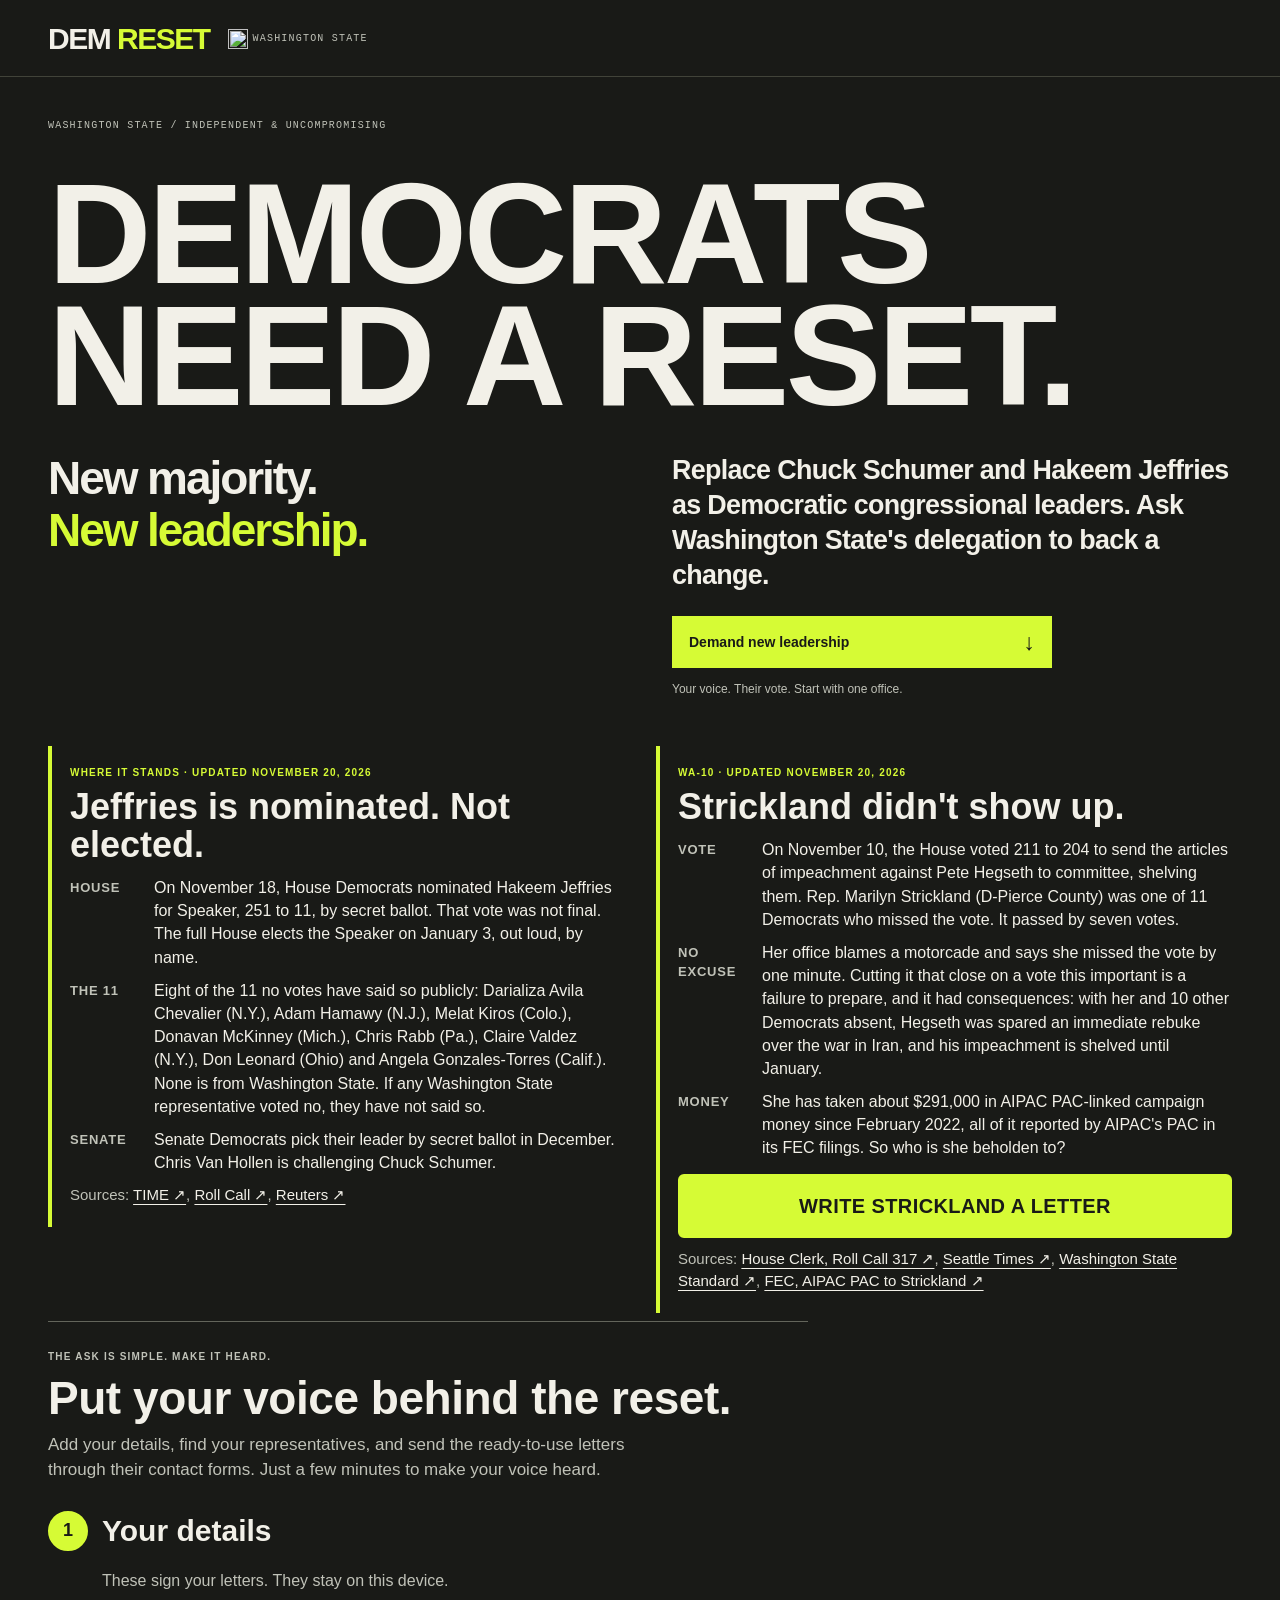
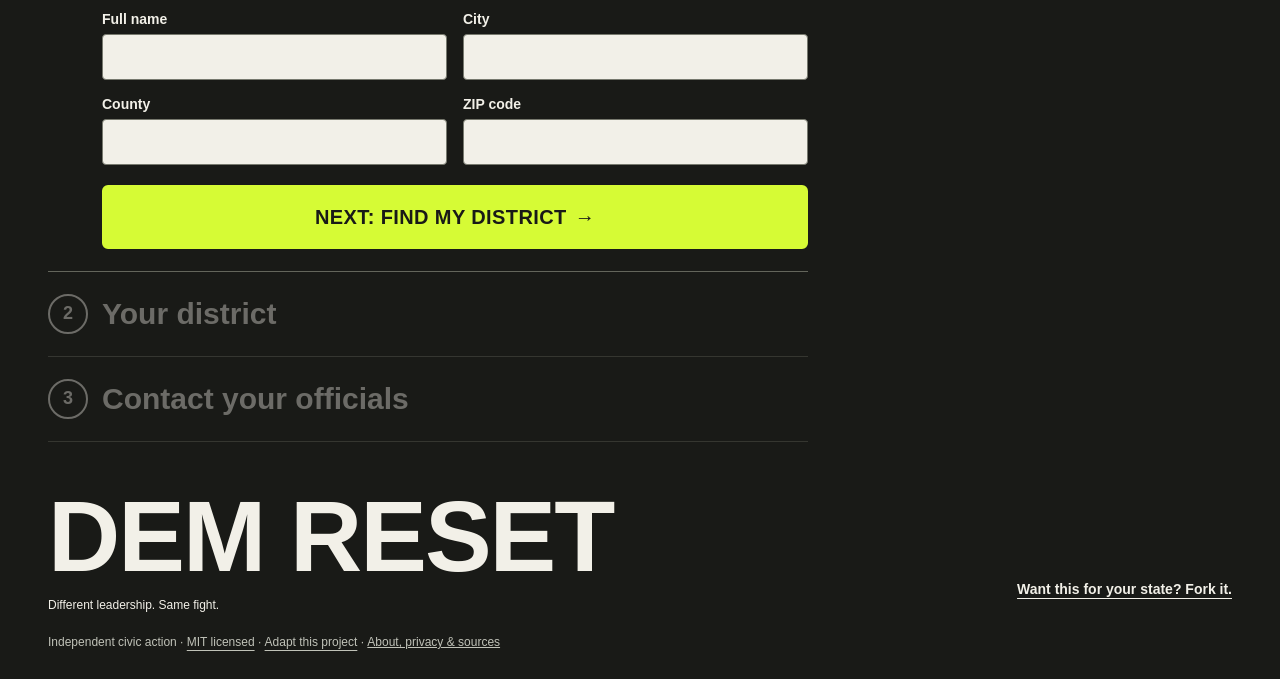
==== commit 53e9d175: "feat: give the Strickland letter its own page at /strickland The letter moves from a pop-up to a sha" ====
--- a/index.html
+++ b/index.html
@@ -59,7 +59,7 @@
       <p class="eyebrow" id="calloutEyebrow"></p>
       <h2 id="calloutTitle"></h2>
       <dl id="calloutItems"></dl>
-      <button type="button" class="btn go" id="calloutOpen" aria-haspopup="dialog"></button>
+      <a class="btn go" id="calloutOpen"></a>
       <p class="note" id="calloutSources"></p>
     </section>
     </div>
@@ -161,15 +161,6 @@
     <div id="eraseConfirm" hidden><p>Erase permanently on this device?</p><div class="row"><button type="button" class="btn go" id="confirmErase">Yes, erase local data</button><button type="button" class="btn" id="cancelErase">Cancel</button></div></div>
     <button type="button" class="link dialog-close" id="closeAbout">Close</button>
   </dialog>
-  <dialog id="calloutDialog" aria-labelledby="calloutDialogTitle">
-    <h2 id="calloutDialogTitle"></h2>
-    <p id="calloutNote"></p>
-    <label for="calloutSubject">Subject</label><input id="calloutSubject">
-    <label for="calloutBody">Letter</label>
-    <textarea id="calloutBody" spellcheck="true"></textarea>
-    <div class="row"><button type="button" class="btn" id="calloutCopy">Copy letter</button><a class="btn go" id="calloutForm" target="_blank" rel="noopener noreferrer">Open her contact form ↗</a><a class="btn" id="calloutCall"></a></div>
-    <button type="button" class="link dialog-close" id="closeCallout">Close</button>
-  </dialog>
   <dialog id="tipDialog" class="tip-dialog" aria-label="Tip jar"><div id="tipDialogBody"></div><button type="button" class="link dialog-close" id="closeTips">Close</button></dialog>
   <p id="feedback" class="toast" role="status" aria-live="polite"></p>
   <canvas id="confetti" aria-hidden="true"></canvas>
--- a/styles.css
+++ b/styles.css
@@ -190,6 +190,14 @@
 .status-row{display:grid;gap:8px 32px;align-items:start}
 @media(min-width:900px){.status-row{grid-template-columns:1fr 1fr}.status-row .status{max-width:none}}
 .callout .btn{margin:14px 0 4px}
-#calloutDialog label{display:block;font-size:13px;font-weight:700;margin:10px 0 4px}
-#calloutDialog input{display:block;width:100%;border-radius:6px;border:0;padding:10px 14px;font-size:16px;background:var(--paper);color:var(--ink)}
-#calloutDialog .row{flex-wrap:wrap}
+.callout-page{padding-top:24px}
+.callout-page .status h1{font-family:'Barlow Condensed','Arial Narrow',Impact,sans-serif;font-weight:800;font-size:clamp(36px,6vw,56px);line-height:1;margin:0 0 14px}
+.callout-letter{max-width:760px;margin:24px 0}
+.callout-letter h2{font-family:'Barlow Condensed','Arial Narrow',Impact,sans-serif;font-weight:800;font-size:clamp(26px,4vw,34px);margin:0 0 8px}
+.callout-letter label{display:block;font-size:13px;font-weight:700;margin:12px 0 4px}
+.callout-letter input{display:block;width:100%;border-radius:6px;border:0;padding:10px 14px;font-size:16px;background:var(--paper);color:var(--ink)}
+.callout-letter textarea{display:block;width:100%;height:min(60dvh,560px);border-radius:6px;border:0;padding:14px;font-size:16px;line-height:1.55;background:var(--paper);color:var(--ink);resize:vertical}
+.callout-letter .row{display:flex;flex-wrap:wrap;gap:10px;margin-top:14px}
+.callout-details{display:grid;gap:0 12px}
+@media(min-width:640px){.callout-details{grid-template-columns:2fr 2fr 1fr}}
+.callout-home{margin:8px 0 32px;max-width:760px}
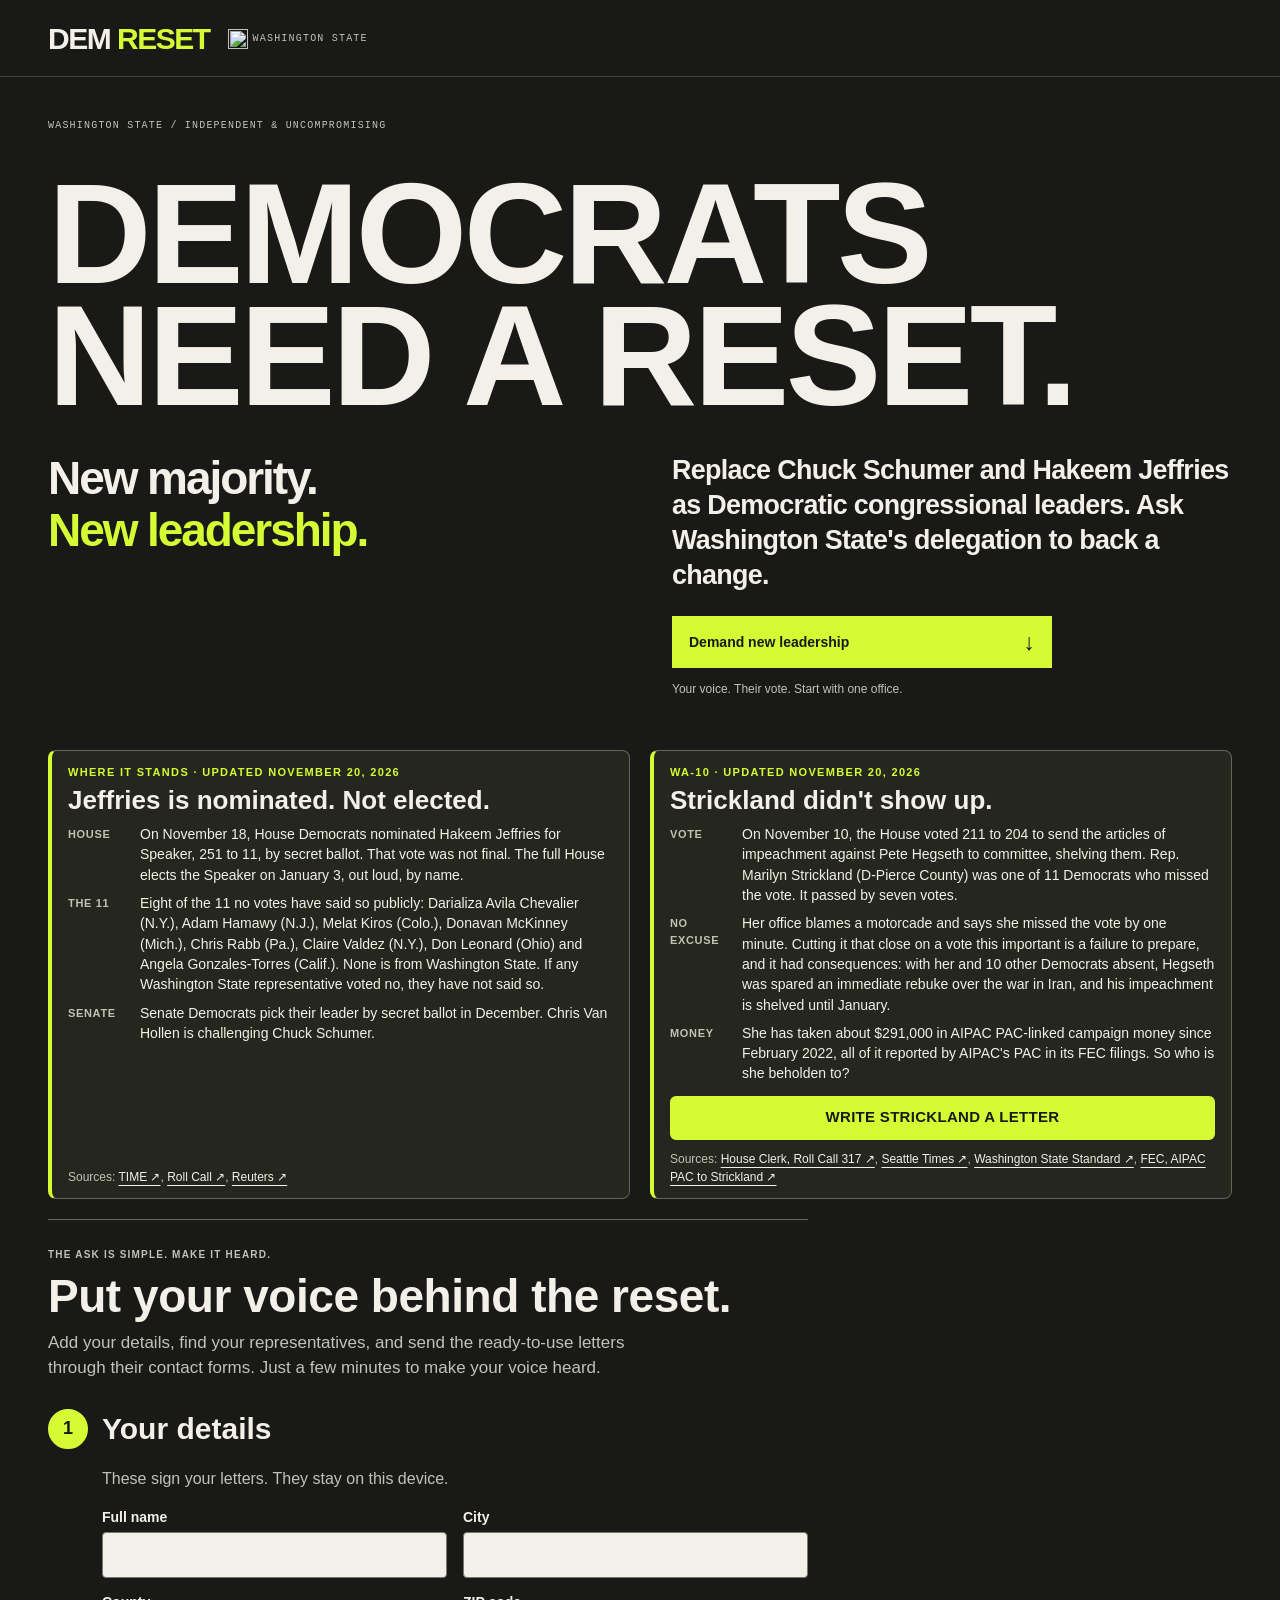
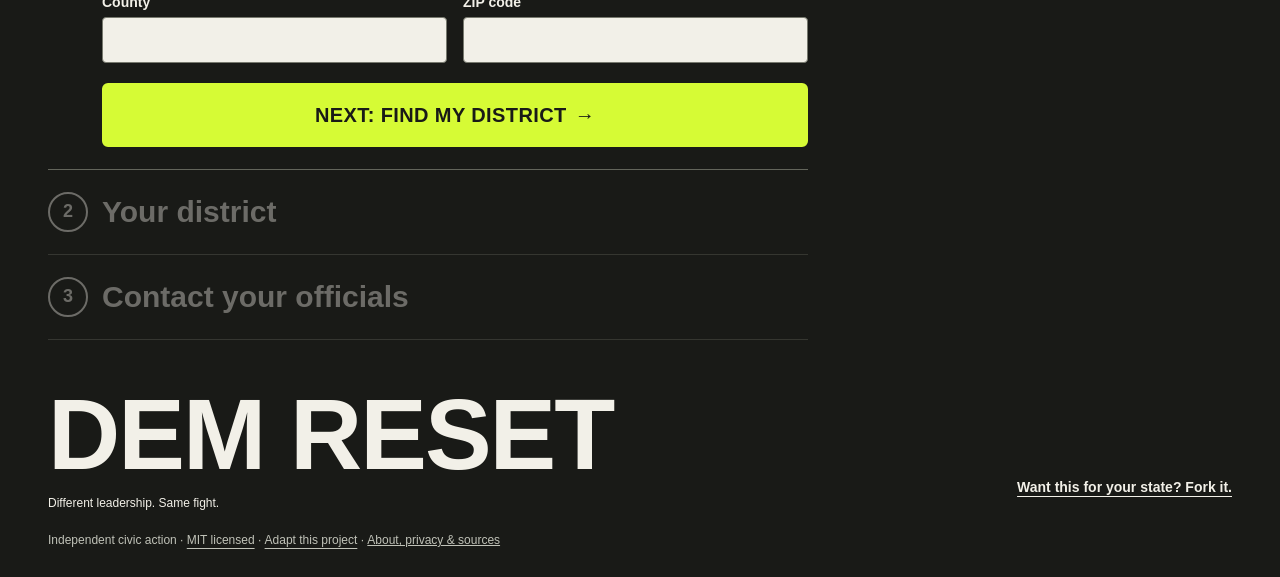
==== commit e0bf6a1c: "feat: collapse the update boxes on phones to their headlines Each box shows its eyebrow, headline an" ====
--- a/index.html
+++ b/index.html
@@ -52,15 +52,17 @@
     <section class="status" id="status" aria-labelledby="statusTitle" hidden>
       <p class="eyebrow" id="statusEyebrow"></p>
       <h2 id="statusTitle"></h2>
-      <dl id="statusItems"></dl>
-      <p class="note" id="statusSources"></p>
+      <button type="button" class="status-toggle" aria-expanded="false" aria-controls="statusItems statusSources">Show details</button>
+      <dl id="statusItems" class="status-more"></dl>
+      <p class="note status-more" id="statusSources"></p>
     </section>
     <section class="status callout" id="callout" aria-labelledby="calloutTitle" hidden>
       <p class="eyebrow" id="calloutEyebrow"></p>
       <h2 id="calloutTitle"></h2>
-      <dl id="calloutItems"></dl>
+      <button type="button" class="status-toggle" aria-expanded="false" aria-controls="calloutItems calloutSources">Show details</button>
+      <dl id="calloutItems" class="status-more"></dl>
       <a class="btn go" id="calloutOpen"></a>
-      <p class="note" id="calloutSources"></p>
+      <p class="note status-more" id="calloutSources"></p>
     </section>
     </div>
     <noscript><p class="notice">JavaScript is needed for the steps below. You can still <a href="https://app.leg.wa.gov/DistrictFinder/">find your district</a> and contact Congress through its official websites.</p></noscript>
--- a/styles.css
+++ b/styles.css
@@ -200,4 +200,30 @@
 .callout-letter .row{display:flex;flex-wrap:wrap;gap:10px;margin-top:14px}
 .callout-details{display:grid;gap:0 12px}
 @media(min-width:640px){.callout-details{grid-template-columns:2fr 2fr 1fr}}
+.callout-call{display:flex;flex-wrap:wrap;align-items:center;gap:10px 16px;margin:0 0 8px;padding:14px 16px;border:1px solid var(--rule);border-left:4px solid var(--accent);border-radius:6px}
+.callout-call p{margin:0;flex:1 1 280px;line-height:1.45}
 .callout-home{margin:8px 0 32px;max-width:760px}
+/* Compact update boxes on the home page: smaller type, card edges, clear space between them. */
+.status-row{gap:14px 20px;margin:4px 0 20px}
+.status-row .status{margin:0;padding:14px 16px 12px;background:var(--panel);border:1px solid var(--rule);border-left:4px solid var(--accent);border-radius:8px}
+.status-row .status .eyebrow{font-size:11px;margin-bottom:6px}
+.status-row .status h2{font-size:clamp(22px,2.6vw,26px);margin:0 0 10px}
+.status-row .status dl{gap:8px}
+.status-row .status dl div{grid-template-columns:62px 1fr;gap:10px}
+.status-row .status dt{font-size:11px;padding-top:2px}
+.status-row .status dd{font-size:14px;line-height:1.45}
+.status-row .status .note{font-size:12px;margin:10px 0 0}
+.status-row .callout .btn.go{min-height:44px;font-size:15px;margin:12px 0 0;padding:8px 14px}
+@media(max-width:480px){.status-row .status dl div{grid-template-columns:1fr;gap:1px}}
+/* Side by side, both boxes take the taller one's height; sources sit on the bottom edge of each. */
+@media(min-width:900px){.status-row{align-items:stretch}.status-row .status{display:flex;flex-direction:column}.status-row .status .note{margin-top:auto;padding-top:10px}}
+/* Phones: each update box collapses to its eyebrow, headline and toggle (the Strickland letter button stays). */
+.status-toggle{display:none}
+@media(max-width:899px){
+  .status-row .status-toggle{display:inline-flex;align-items:center;gap:6px;min-height:40px;padding:6px 12px;margin:0;background:none;border:1px solid var(--rule);border-radius:99px;color:var(--paper);font-size:13px;font-weight:700}
+  .status-row .status-toggle::after{content:'';width:7px;height:7px;border-right:2px solid currentColor;border-bottom:2px solid currentColor;transform:translateY(-2px) rotate(45deg)}
+  .status-row .status.open .status-toggle::after{transform:translateY(2px) rotate(-135deg)}
+  .status-row .status:not(.open) .status-more{display:none}
+  .status-row .status.open .status-toggle{margin-bottom:10px}
+  .status-row .status h2{margin-bottom:8px}
+}
